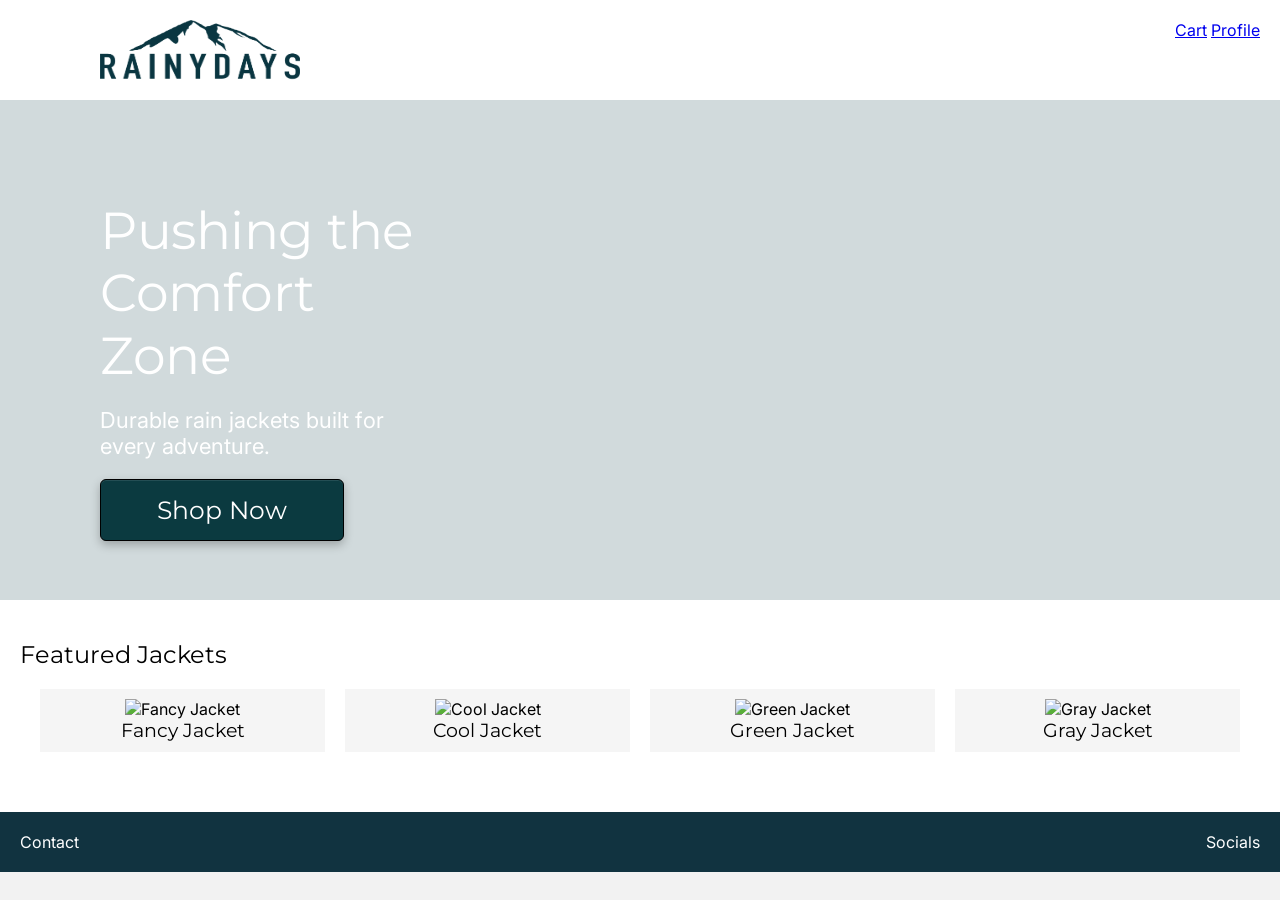
==== index.html @ 3680336f "homepage" ====
<!doctype html>
<html lang="en">
  <head>
    <meta charset="UTF-8" />
    <meta name="viewport" content="width=device-width, initial-scale=1.0" />
    <title>Rainy Days | Home</title>
    <meta
      name="description"
      content="Durable rain jackets built for every adventure."
    />
    <link href="https://fonts.googleapis.com/css2?family=Inter:wght@400;600&family=Montserrat:wght@400;600&display=swap" rel="stylesheet">
    <link rel="stylesheet" href="css/styles.css" />
  </head>
  <body>
    <div class="page-wrapper">
    <header>
      <nav class="nav">
        <img
          src="images/RainyDays_Logo.png"
          class="logo"
          alt="Rainy Days Logo"
        />

        <div class="nav-icons">
          <a href="cart.html">Cart</a>
          <a href="coming-soon.html">Profile</a>
        </div>
      </nav>
    </header>

    <main>
      <section class="hero">
        <div class="hero-content">
          <h1>Pushing the Comfort Zone</h1>
          <p>Durable rain jackets built for every adventure.</p>
          <a href="products.html" class="btn">Shop Now</a>
        </div>
      </section>
      <section class="featured">
        <div>
          <h2>Featured Jackets</h2>

          <div class="products-grid">
            <article class="product-card">
              <img src="images/fancy.jpg" alt="Fancy Jacket" />
              <h3>Fancy Jacket</h3>
            </article>

            <article class="product-card">
              <img src="images/cool.jpg" alt="Cool Jacket" />
              <h3>Cool Jacket</h3>
            </article>

            <article class="product-card">
              <img src="images/green.jpg" alt="Green Jacket" />
              <h3>Green Jacket</h3>
            </article>

            <article class="product-card">
              <img src="images/gray.jpg" alt="Gray Jacket" />
              <h3>Gray Jacket</h3>
            </article>
          </div>
        </div>
      </section>
    </main>

    <footer>
      <p>Contact</p>
      <p>Socials</p>
    </footer>
  </body>
  </div>
</html>
---- css/styles.css ----
* {
  margin: 0;
  padding: 0;
  box-sizing: border-box;
}

body {
  font-family: "Inter", sans-serif;
  background: #f2f2f2;
}

h1,
h2,
h3 {
  font-family: "Montserrat", sans-serif;
  font-weight: 400;
}

section {
  padding: 40px 20px;
}

.page-wrapper {
  max-width: 1440px;
  margin: 0 auto;
  background: #ffffff;
}

/* NAV */
.nav {
  display: flex;
  justify-content: space-between;
  padding: 20px;
}

.logo {
  margin-left: 80px;
  width: 200px;
  max-height: 60px;
}

/* HERO */
.hero {
  background-image: url("../images/hero.jpg");
  background-size: cover;
  background-position: right center;
  height: 500px;
  display: flex;
  align-items: flex-start;
  padding-top: 100px;
  color: white;
  position: relative;
}

.hero::before {
  content: "";
  position: absolute;
  inset: 0;
  background: rgba(11, 58, 64, 0.18);
  filter: brightness(1.05) contrast(1.1) saturate(1.1);
}

.hero-content {
  margin-left: 80px;
  max-width: 320px;
  position: relative;
  z-index: 1;
}

.hero h1 {
  font-size: 52px;
  margin-bottom: 20px;
  line-height: 1.2;
  letter-spacing: -0.5px;
}

.hero p {
  font-size: 22px;
  margin-bottom: 20px;
}

/* BUTTON */
.btn {
  display: inline-block;
  padding: 15px 56px;
  background: #0b3a40;
  color: #ffffff;
  text-decoration: none;
  font-family: "Montserrat", sans-serif;
  font-size: 25px;
  border-radius: 6px;
  border: 1px solid rgb(0, 0, 0);
  cursor: pointer;
  transition: all 0.2s ease;
  box-shadow:
    0 4px 10px rgba(0, 0, 0, 0.25),
    inset 0 1px 0 rgba(255, 255, 255, 0.1);
  margin-bottom: 20px;
}

.btn:hover {
  background: #14515a;
}

.btn:focus {
  outline: 2px solid #ffffff;
  outline-offset: 2px;
}

/* PRODUCTS */
.products-grid {
  display: grid;
  grid-template-columns: repeat(4, 1fr);
  gap: 20px;
  padding: 20px;
}

.product-card {
  background: #f5f5f5;
  padding: 10px;
  text-align: center;
}

.product-card img {
  width: 100%;
  height: auto;
}

/* FOOTER */
footer {
  display: flex;
  justify-content: space-between;
  padding: 20px;
  background: #113340;
  color: white;
}
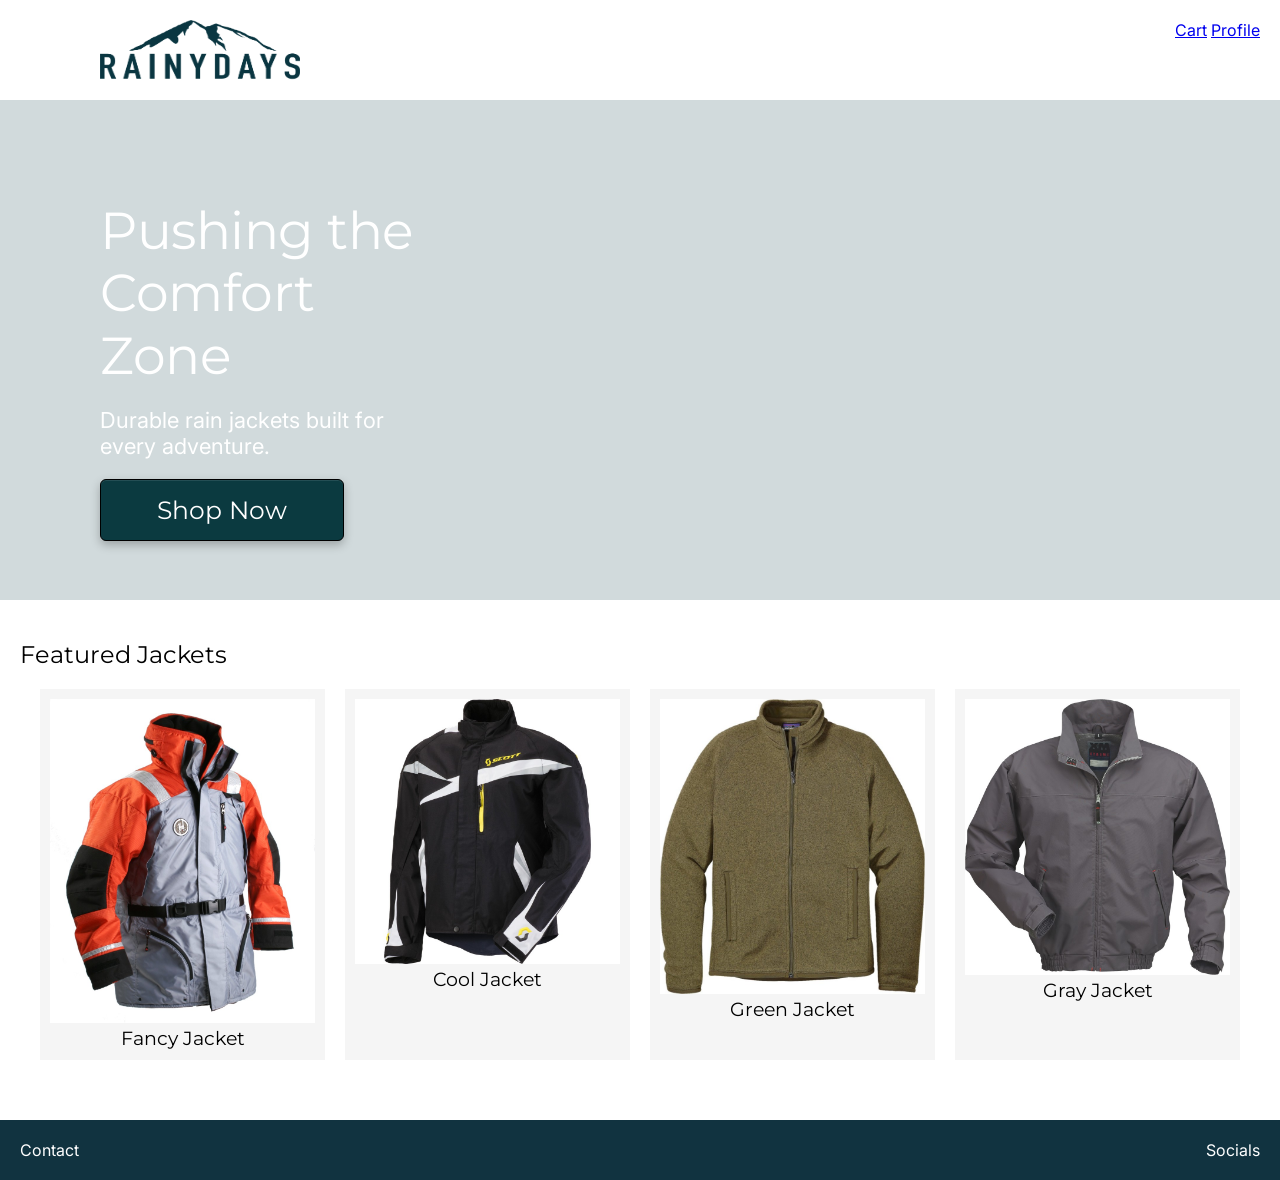
==== commit 67efeb44: "Fix images" ====
--- a/index.html
+++ b/index.html
@@ -42,22 +42,22 @@
 
           <div class="products-grid">
             <article class="product-card">
-              <img src="images/fancy.jpg" alt="Fancy Jacket" />
+              <img src="images/Fancy.jpg" alt="Fancy Jacket" />
               <h3>Fancy Jacket</h3>
             </article>
 
             <article class="product-card">
-              <img src="images/cool.jpg" alt="Cool Jacket" />
+              <img src="images/Cool.jpg" alt="Cool Jacket" />
               <h3>Cool Jacket</h3>
             </article>
 
             <article class="product-card">
-              <img src="images/green.jpg" alt="Green Jacket" />
+              <img src="images/Green.jpg" alt="Green Jacket" />
               <h3>Green Jacket</h3>
             </article>
 
             <article class="product-card">
-              <img src="images/gray.jpg" alt="Gray Jacket" />
+              <img src="images/Gray.jpg" alt="Gray Jacket" />
               <h3>Gray Jacket</h3>
             </article>
           </div>
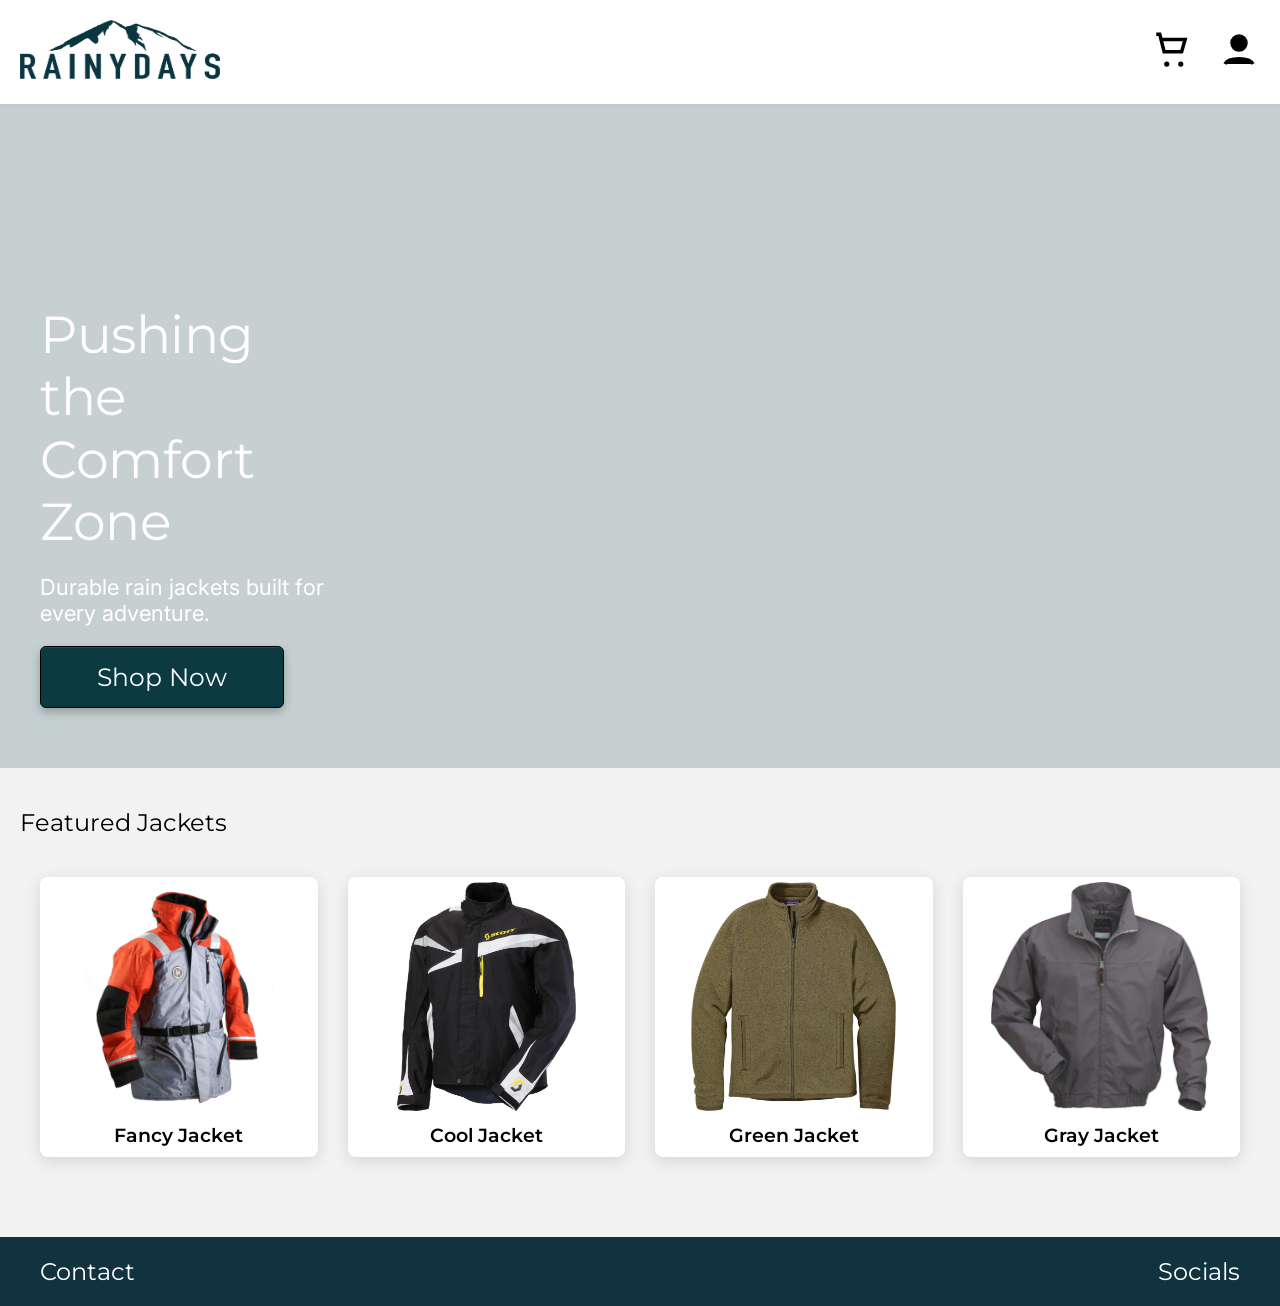
==== commit 07a8fe3f: "complete rainy days project" ====
--- a/index.html
+++ b/index.html
@@ -8,67 +8,117 @@
       name="description"
       content="Durable rain jackets built for every adventure."
     />
-    <link href="https://fonts.googleapis.com/css2?family=Inter:wght@400;600&family=Montserrat:wght@400;600&display=swap" rel="stylesheet">
+    <link
+      href="https://fonts.googleapis.com/css2?family=Inter:wght@400;600&family=Montserrat:wght@400;600&display=swap"
+      rel="stylesheet"
+    />
     <link rel="stylesheet" href="css/styles.css" />
   </head>
   <body>
     <div class="page-wrapper">
-    <header>
-      <nav class="nav">
-        <img
-          src="images/RainyDays_Logo.png"
-          class="logo"
-          alt="Rainy Days Logo"
-        />
+      <header>
+        <nav class="nav">
+          <a href="index.html">
+            <img
+              src="images/RainyDays_Logo.png"
+              class="logo"
+              alt="Rainy Days Logo"
+            />
+          </a>
 
-        <div class="nav-icons">
-          <a href="cart.html">Cart</a>
-          <a href="coming-soon.html">Profile</a>
-        </div>
-      </nav>
-    </header>
+          <div class="nav-icons">
+            <a href="cart.html" aria-label="Shopping cart">
+              <svg viewBox="0 0 24 24">
+                <path
+                  d="M3 3h2l2.5 10h10l2-7H6"
+                  stroke="black"
+                  stroke-width="2"
+                  fill="none"
+                />
+                <circle cx="9" cy="20" r="1.5" fill="black" />
+                <circle cx="17" cy="20" r="1.5" fill="black" />
+              </svg>
+            </a>
 
-    <main>
-      <section class="hero">
-        <div class="hero-content">
-          <h1>Pushing the Comfort Zone</h1>
-          <p>Durable rain jackets built for every adventure.</p>
-          <a href="products.html" class="btn">Shop Now</a>
-        </div>
-      </section>
-      <section class="featured">
-        <div>
-          <h2>Featured Jackets</h2>
+            <a href="coming-soon.html" aria-label="User profile">
+              <svg viewBox="0 0 24 24">
+                <circle cx="12" cy="8" r="4" stroke="black" stroke-width="2" />
+                <path d="M4 20c2-4 14-4 16 0" stroke="black" stroke-width="2" />
+              </svg>
+            </a>
+          </div>
+        </nav>
+      </header>
 
-          <div class="products-grid">
-            <article class="product-card">
-              <img src="images/Fancy.jpg" alt="Fancy Jacket" />
-              <h3>Fancy Jacket</h3>
-            </article>
+      <main>
+        <section class="hero">
+          <div class="hero-content">
+            <h1>Pushing the Comfort Zone</h1>
+            <p>Durable rain jackets built for every adventure.</p>
+            <a href="products.html" class="btn">Shop Now</a>
+          </div>
+        </section>
+        <section class="featured">
+          <div>
+            <h2>Featured Jackets</h2>
 
-            <article class="product-card">
-              <img src="images/Cool.jpg" alt="Cool Jacket" />
-              <h3>Cool Jacket</h3>
-            </article>
+            <div class="products-grid">
+              <a href="product.html" class="product-item">
+                <article class="product-card">
+                  <div class="product-image">
+                    <img
+                      src="images/Fancy.jpg"
+                      alt="Orange and gray heavy-duty rain jacket"
+                    />
+                  </div>
+                  <h3>Fancy Jacket</h3>
+                </article>
+              </a>
 
-            <article class="product-card">
-              <img src="images/Green.jpg" alt="Green Jacket" />
-              <h3>Green Jacket</h3>
-            </article>
+              <a href="product.html" class="product-item">
+                <article class="product-card">
+                  <div class="product-image">
+                    <img
+                      src="images/Cool.jpg"
+                      alt="Black sporty rain jacket with white details"
+                    />
+                  </div>
+                  <h3>Cool Jacket</h3>
+                </article>
+              </a>
 
-            <article class="product-card">
-              <img src="images/Gray.jpg" alt="Gray Jacket" />
-              <h3>Gray Jacket</h3>
-            </article>
+              <a href="product.html" class="product-item">
+                <article class="product-card">
+                  <div class="product-image">
+                    <img
+                      src="images/Green.jpg"
+                      alt="Green fleece-style jacket"
+                    />
+                  </div>
+                  <h3>Green Jacket</h3>
+                </article>
+              </a>
+
+              <a href="product.html" class="product-item">
+                <article class="product-card">
+                  <div class="product-image">
+                    <img
+                      src="images/Gray.jpg"
+                      alt="Gray lightweight rain jacket"
+                    />
+                  </div>
+                  <h3>Gray Jacket</h3>
+                </article>
+              </a>
+            </div>
           </div>
-        </div>
-      </section>
-    </main>
+        </section>
+      </main>
 
-    <footer>
-      <p>Contact</p>
-      <p>Socials</p>
-    </footer>
+      <footer>
+        <h2>Contact</h2>
+        <h2>Socials</h2>
+      </footer>
+    </div>
   </body>
-  </div>
 </html>
--- a/css/styles.css
+++ b/css/styles.css
@@ -6,7 +6,22 @@
 
 body {
   font-family: "Inter", sans-serif;
-  background: #f2f2f2;
+  background: #eaeaea;
+}
+
+html,
+body {
+  height: 100%;
+}
+
+.page-wrapper {
+  min-height: 100vh;
+  display: flex;
+  flex-direction: column;
+}
+
+main {
+  flex: 1;
 }
 
 h1,
@@ -23,7 +38,12 @@
 .page-wrapper {
   max-width: 1440px;
   margin: 0 auto;
+  background: #f2f2f2;
+}
+
+header {
   background: #ffffff;
+  box-shadow: 0 2px 6px rgba(0, 0, 0, 0.05);
 }
 
 /* NAV */
@@ -31,10 +51,22 @@
   display: flex;
   justify-content: space-between;
   padding: 20px;
+  background: #ffffff;
+}
+
+.nav-icons {
+  display: flex;
+  gap: 25px;
+  align-items: center;
+}
+
+.nav-icons svg {
+  width: 42px;
+  height: 42px;
 }
 
 .logo {
-  margin-left: 80px;
+  margin-left: 0;
   width: 200px;
   max-height: 60px;
 }
@@ -44,7 +76,7 @@
   background-image: url("../images/hero.jpg");
   background-size: cover;
   background-position: right center;
-  height: 500px;
+  min-height: 500px;
   display: flex;
   align-items: flex-start;
   padding-top: 100px;
@@ -61,7 +93,9 @@
 }
 
 .hero-content {
-  margin-left: 80px;
+  padding-top: 100px;
+  margin-left: 20px;
+  padding-right: 20px;
   max-width: 320px;
   position: relative;
   z-index: 1;
@@ -83,6 +117,7 @@
 .btn {
   display: inline-block;
   padding: 15px 56px;
+  font-size: 25px;
   background: #0b3a40;
   color: #ffffff;
   text-decoration: none;
@@ -111,26 +146,355 @@
 .products-grid {
   display: grid;
   grid-template-columns: repeat(4, 1fr);
+  gap: 30px;
+  padding: 40px 20px;
+  justify-items: center;
+}
+
+.product-card h3 {
+  margin-top: 10px;
+  text-align: center;
+  margin: 8px 0 10px;
+}
+
+.product-card {
+  height: 280px;
+  display: flex;
+  flex-direction: column;
+
+  background: #ffffff;
+  border-radius: 8px;
+  box-shadow: 0 4px 16px rgba(0, 0, 0, 0.12);
+}
+
+.product-card h3 {
+  font-weight: 600;
+}
+
+.product-item:hover .product-card {
+  transform: translateY(-4px);
+  transition: 0.2s ease;
+}
+
+.product-image {
+  flex: 1;
+  display: flex;
+  align-items: center;
+  justify-content: center;
+  padding: 5px;
+  min-height: 180px;
+}
+
+.product-image img {
+  max-width: 100%;
+  max-height: 100%;
+  width: auto;
+  height: auto;
+  object-fit: contain;
+}
+
+.product-item {
+  display: inline-flex;
+  flex-direction: column;
+  align-items: center;
+  text-decoration: none;
+  color: inherit;
+}
+
+.product-item:visited {
+  color: inherit;
+}
+
+.price {
+  margin-top: 8px;
+  font-size: 16px;
+}
+
+@media (max-width: 900px) {
+  .products-grid {
+    grid-template-columns: repeat(2, 1fr);
+  }
+}
+
+@media (max-width: 500px) {
+  .products-grid {
+    grid-template-columns: 1fr;
+  }
+}
+
+.product-detail-container {
+  display: grid;
+  grid-template-columns: 0.9fr 1.1fr;
+  gap: 40px;
+}
+
+.product-detail-info h1 {
+  font-size: 32px;
+  font-weight: 600;
+  margin-bottom: 10px;
+}
+
+.product-detail-image {
+  background: #ffffff;
+  padding: 20px;
+  border-radius: 8px;
+  box-shadow: 0 4px 16px rgba(0, 0, 0, 0.12);
+}
+
+.product-detail-image img {
+  max-width: 95%;
+  margin: 0 auto;
+  display: block;
+}
+
+.product-price {
+  font-size: 20px;
+  margin-bottom: 20px;
+}
+
+/* CART */
+.cart {
+  padding: 40px 20px;
+  text-align: right;
+  max-width: 1000px;
+  margin: 0 auto;
+  padding: 40px 20px;
+}
+
+.cart h1 {
+  text-align: center;
+  margin-bottom: 40px;
+}
+
+.cart-item {
+  display: grid;
+  grid-template-columns: auto 1fr auto;
+  align-items: center;
+
+  background: #e0e0e0;
+  padding: 35px;
+  border-radius: 6px;
   gap: 20px;
-  padding: 20px;
-}
-
-.product-card {
-  background: #f5f5f5;
+  margin-bottom: 20px;
+}
+
+.cart-image {
+  background: #ffffff;
   padding: 10px;
+  border-radius: 6px;
+}
+
+.cart-image img {
+  width: 80px;
+  height: auto;
+}
+
+.cart-info h2 {
+  margin-bottom: 10px;
+}
+
+.quantity {
+  display: flex;
+  gap: 10px;
+  margin-bottom: 10px;
+}
+
+.quantity span {
+  border: 1px solid #333;
+  padding: 2px 8px;
+}
+
+.cart-price {
+  font-size: 16px;
+}
+
+.subtotal {
+  text-align: right;
+  margin-top: 20px;
+}
+
+.cart .btn {
+  display: inline-block;
+  margin: 20px auto 0;
+}
+
+@media (max-width: 700px) {
+  .cart-item {
+    grid-template-columns: 1fr;
+    text-align: center;
+  }
+}
+
+/* CHECKOUT */
+
+.checkout {
+  padding: 40px 20px;
+}
+
+.checkout h1 {
+  margin-bottom: 20px;
+  border-bottom: 2px solid #000;
+  padding-bottom: 10px;
+}
+
+.checkout-container {
+  display: grid;
+  grid-template-columns: 1fr 1fr;
+  gap: 60px;
+  align-items: start;
+}
+
+.checkout-form {
+  display: flex;
+  flex-direction: column;
+  gap: 15px;
+}
+
+.checkout-form h2 {
+  margin-top: 10px;
+}
+
+.checkout-form input {
+  padding: 10px;
+  border: 1px solid #333;
+  border-radius: 5px;
+  width: 100%;
+}
+
+.checkout-summary-wrapper {
+  display: flex;
+  flex-direction: column;
+}
+
+.checkout-summary {
+  background: #e0e0e0;
+  padding: 25px;
+  border-radius: 8px;
+}
+
+.order-item {
+  display: grid;
+  grid-template-columns: auto 1fr auto;
+  gap: 15px;
+  align-items: center;
+  margin-top: 10px;
+}
+
+.order-item img {
+  width: 70px;
+  background: #fff;
+  padding: 5px;
+  border-radius: 5px;
+}
+
+.order-right {
+  text-align: right;
+}
+
+.quantity {
+  display: flex;
+  gap: 8px;
+  margin-top: 5px;
+}
+
+.quantity span {
+  border: 1px solid #333;
+  padding: 2px 8px;
+}
+
+.subtotal {
+  text-align: right;
+  margin-top: 20px;
+}
+
+.checkout-summary-wrapper .btn {
+  width: fit-content;
+  margin-top: 20px;
+  margin-left: auto;
+
+  padding: 12px 28px;
+  font-size: 18px;
+}
+
+.order-title {
+  margin-bottom: 10px;
+}
+
+@media (max-width: 800px) {
+  .checkout-container {
+    grid-template-columns: 1fr;
+  }
+
+  .checkout-summary-wrapper .btn {
+    margin-left: auto;
+    margin-right: auto;
+  }
+}
+
+/* SUCCESS */
+
+.success {
+  display: flex;
+  flex-direction: column;
+  align-items: center;
+  justify-content: center;
+
   text-align: center;
-}
-
-.product-card img {
-  width: 100%;
-  height: auto;
+  padding: 80px 20px;
+}
+
+.success h1 {
+  font-size: 48px;
+  margin-bottom: 20px;
+}
+
+.success-text {
+  font-size: 20px;
+  margin-bottom: 30px;
+}
+
+.order-id {
+  font-size: 18px;
+  margin-bottom: 40px;
+}
+
+.success .btn {
+  width: fit-content;
+}
+
+/* COMING SOON */
+
+.coming-soon {
+  display: flex;
+  flex-direction: column;
+  align-items: center;
+  justify-content: center;
+
+  text-align: center;
+  padding: 80px 20px;
+  min-height: 60vh;
+}
+
+.coming-soon h1 {
+  font-size: 42px;
+  margin-bottom: 20px;
+}
+
+.coming-soon p {
+  font-size: 18px;
+  margin-bottom: 30px;
+}
+
+.coming-soon .btn {
+  width: fit-content;
 }
 
 /* FOOTER */
 footer {
   display: flex;
   justify-content: space-between;
-  padding: 20px;
+  align-items: center;
+  padding: 20px 40px;
   background: #113340;
   color: white;
 }
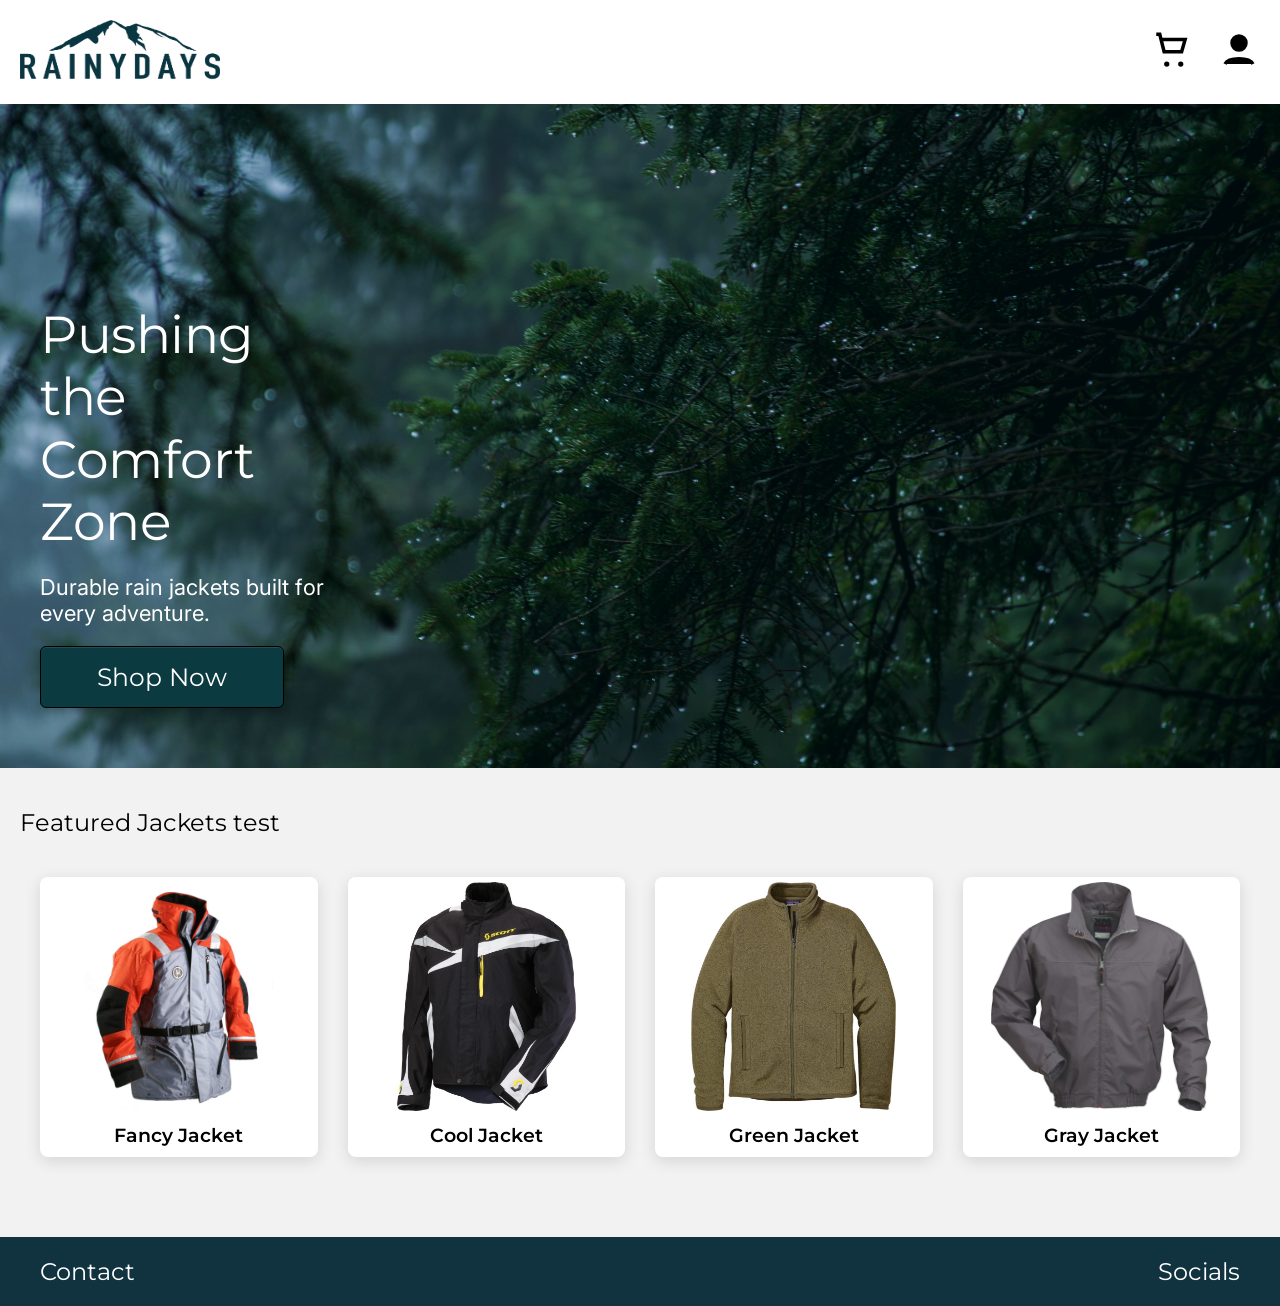
==== commit 512bb408: "test commit" ====
--- a/index.html
+++ b/index.html
@@ -60,7 +60,7 @@
         </section>
         <section class="featured">
           <div>
-            <h2>Featured Jackets</h2>
+            <h2>Featured Jackets test</h2>
 
             <div class="products-grid">
               <a href="product.html" class="product-item">
--- a/css/styles.css
+++ b/css/styles.css
@@ -73,7 +73,7 @@
 
 /* HERO */
 .hero {
-  background-image: url("../images/hero.jpg");
+  background-image: url("../images/Hero.jpg");
   background-size: cover;
   background-position: right center;
   min-height: 500px;
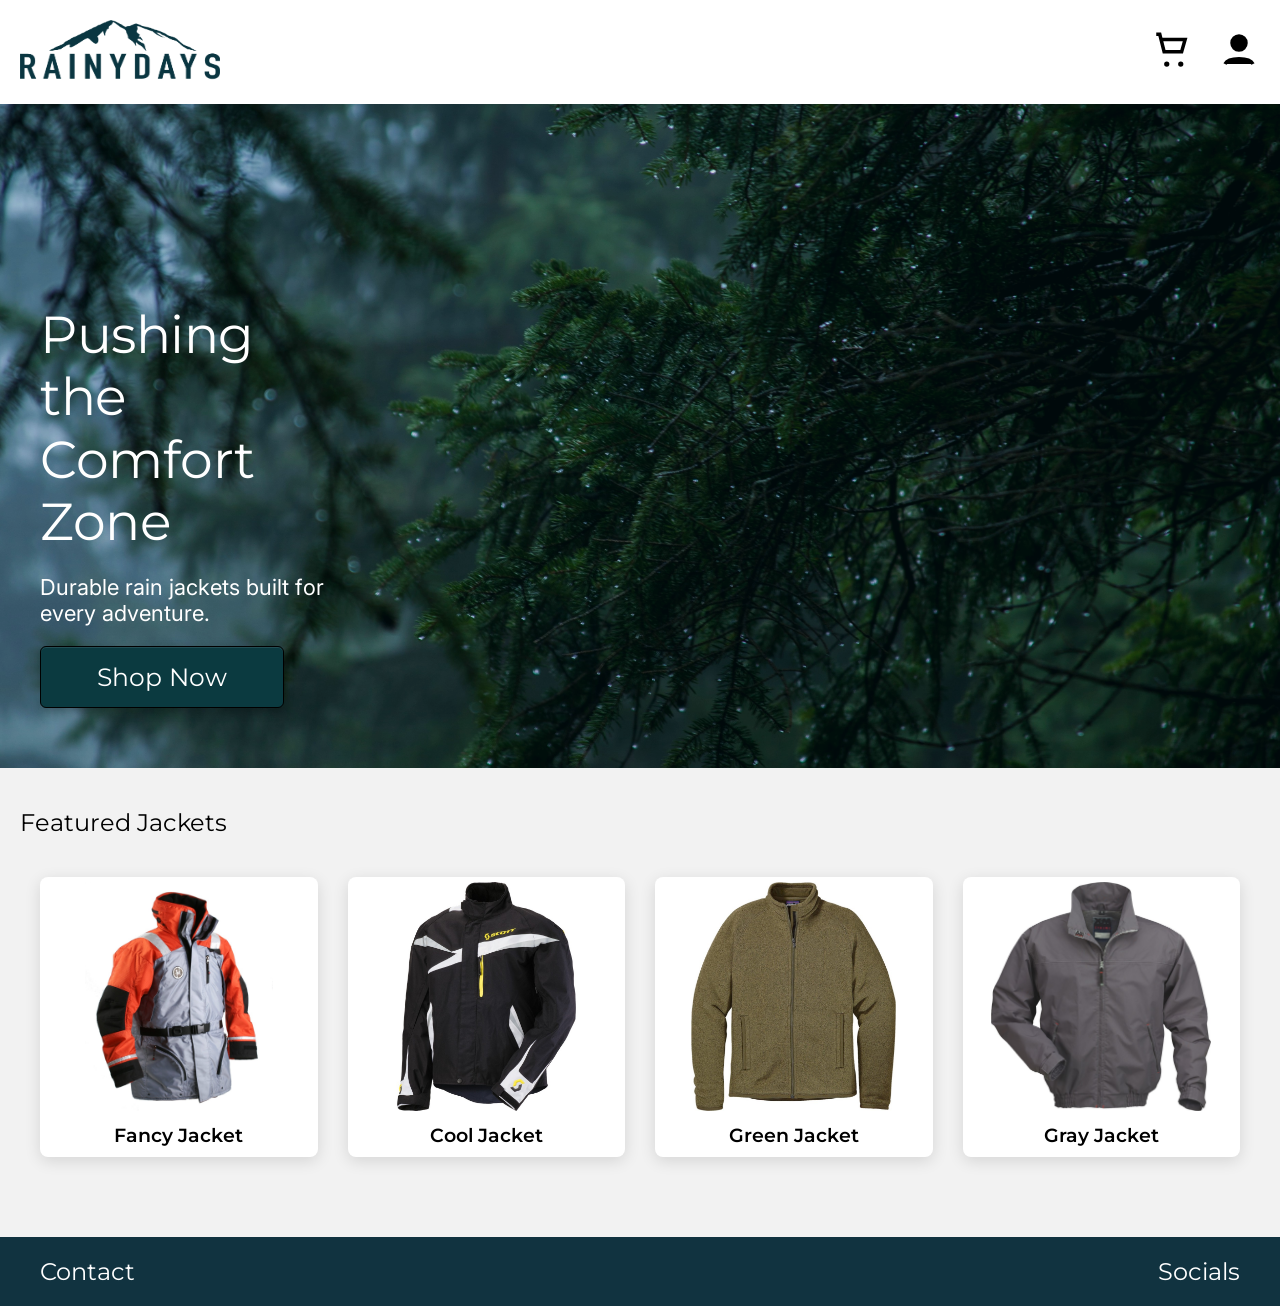
==== commit 4e6d3e2d: "another test" ====
--- a/index.html
+++ b/index.html
@@ -60,7 +60,7 @@
         </section>
         <section class="featured">
           <div>
-            <h2>Featured Jackets test</h2>
+            <h2>Featured Jackets</h2>
 
             <div class="products-grid">
               <a href="product.html" class="product-item">
